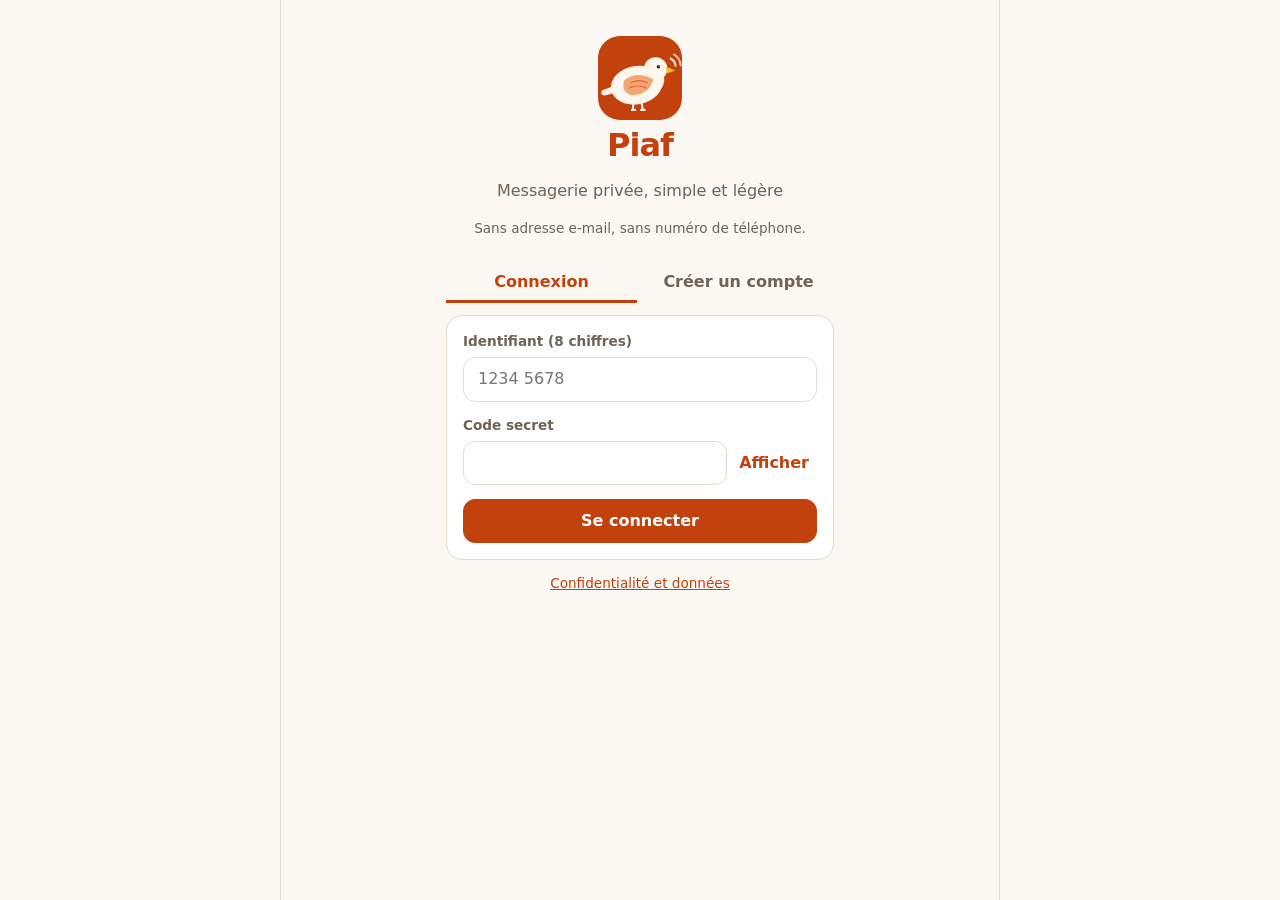
==== index.html @ da74c4b0 "Groupes : schéma 007, interface, fonctions serveur (à appliquer) Co-Authored-By: Claude Sonnet 5.5 <" ====
<!doctype html>
<html lang="fr">
<head>
  <meta charset="utf-8">
  <meta name="viewport" content="width=device-width, initial-scale=1, viewport-fit=cover, interactive-widget=resizes-content">
  <title>Piaf — messagerie privée</title>
  <meta name="description" content="Piaf : messagerie privée simple et légère.">
  <meta name="theme-color" content="#fbf7f2">
  <link rel="manifest" href="manifest.webmanifest">
  <link rel="icon" href="icons/icon.svg" type="image/svg+xml">
  <link rel="apple-touch-icon" href="icons/apple-touch-icon.png">
  <meta name="apple-mobile-web-app-capable" content="yes">
  <meta name="mobile-web-app-capable" content="yes">
  <meta name="apple-mobile-web-app-title" content="Piaf">
  <link rel="stylesheet" href="style.css">
</head>
<body>
  <div id="shell">
    <div id="netbar" class="netbar" role="status" hidden></div>
    <main id="app"><div class="boot"><div class="spinner" role="status" aria-label="Chargement"></div></div></main>
  </div>
  <div id="layers"></div>
  <div id="toasts" aria-live="polite"></div>
  <noscript><p style="padding:24px">Piaf a besoin de JavaScript pour fonctionner.</p></noscript>
  <script src="vendor/supabase.js"></script>
  <script src="config.js"></script>
  <script src="app.js"></script>
  <script src="views-home.js"></script>
  <script src="views-chat.js"></script>
  <script src="views-groups.js"></script>
</body>
</html>
---- style.css ----
/* Piaf — styles. Mobile d'abord. Thème clair/sombre via variables. */
:root {
  --bg: #fbf7f2; --surface: #ffffff; --surface2: #f3ece4; --ink: #1d1712; --muted: #6f6256; --line: #e6dccf;
  --accent: #c2410c; --accent-ink: #ffffff; --accent-soft: #ffe6d3; --mine: #ffe6d3; --theirs: #ffffff;
  --danger: #b42318; --ok: #1f7a4d; --shadow: 0 6px 24px rgba(40, 20, 5, .14);
  --r: 16px; --tap: 44px; --app-h: 100dvh; --app-top: 0px;
  color-scheme: light;
}
@media (prefers-color-scheme: dark) { :root:not([data-theme="light"]) { --bg: #17120e; --surface: #221b15; --surface2: #2b221b; --ink: #f4ece4; --muted: #b3a597; --line: #3a2f26; --accent: #f97316; --accent-ink: #1a0e05; --accent-soft: #4a2410; --mine: #5a2a10; --theirs: #2b221b; --danger: #ff8a7a; --ok: #5bd69a; color-scheme: dark; } }
:root[data-theme="dark"] { --bg: #17120e; --surface: #221b15; --surface2: #2b221b; --ink: #f4ece4; --muted: #b3a597; --line: #3a2f26; --accent: #f97316; --accent-ink: #1a0e05; --accent-soft: #4a2410; --mine: #5a2a10; --theirs: #2b221b; --danger: #ff8a7a; --ok: #5bd69a; color-scheme: dark; }

* { box-sizing: border-box; -webkit-tap-highlight-color: transparent; }
html, body { margin: 0; height: 100%; background: var(--bg); color: var(--ink); overscroll-behavior: none; }
body { position: fixed; inset: 0; overflow: hidden; font: 16px/1.4 system-ui, -apple-system, "Segoe UI", Roboto, sans-serif; }
#shell { position: fixed; left: 0; right: 0; top: var(--app-top); height: var(--app-h); display: flex; flex-direction: column; }
#app { flex: 1; min-height: 0; display: flex; flex-direction: column; }
button, input, textarea { font: inherit; color: inherit; }
button { cursor: pointer; }
a { color: var(--accent); }
h1, h2 { margin: 0; line-height: 1.2; } h2 { font-size: 1.1rem; }
:focus-visible { outline: 3px solid var(--accent); outline-offset: 2px; border-radius: 8px; }
.muted { color: var(--muted); } .small { font-size: .85rem; } .big { font-size: 1.15rem; } .center { text-align: center; } .pad { padding: 12px 16px; }
.ico { display: inline-flex; flex: none; } .ico svg { display: block; }
[hidden] { display: none !important; }

/* écrans */
.screen { flex: 1; min-height: 0; display: flex; flex-direction: column; padding-bottom: env(safe-area-inset-bottom); }
.topbar { display: flex; align-items: center; gap: 4px; min-height: 56px; padding: env(safe-area-inset-top) 8px 0 8px; background: var(--surface); border-bottom: 1px solid var(--line); flex: none; }
.topbar h1 { font-size: 1.15rem; flex: 1; } .logo { font-weight: 800; letter-spacing: -.02em; color: var(--accent); flex: 1; font-size: 1.4rem !important; padding-left: 8px; }
.icon-btn { width: var(--tap); height: var(--tap); border: 0; background: transparent; border-radius: 50%; display: inline-grid; place-items: center; flex: none; }
.icon-btn:active { background: var(--surface2); } .icon-btn.flip svg { transform: scaleX(-1); }
.scroll { flex: 1; overflow-y: auto; -webkit-overflow-scrolling: touch; }
.avatar { overflow: hidden; display: inline-grid; place-items: center; border-radius: 50%; flex: none; font-weight: 700; color: #fff; background: hsl(var(--hue, 20) 45% 42%); }
.avatar.sk { width: 44px; height: 44px; background: var(--surface2); }
.spinner { width: 28px; height: 28px; margin: 24px auto; border: 3px solid var(--line); border-top-color: var(--accent); border-radius: 50%; animation: spin .8s linear infinite; }
@keyframes spin { to { transform: rotate(360deg); } } @media (prefers-reduced-motion: reduce) { .spinner { animation-duration: 3s; } * { scroll-behavior: auto !important; } }
.boot { flex: 1; display: grid; place-content: center; text-align: center; gap: 12px; }
.netbar { background: var(--surface2); color: var(--muted); text-align: center; font-size: .85rem; padding: calc(4px + env(safe-area-inset-top)) 12px 4px; } .netbar.off { background: var(--danger); color: #fff; }

/* boutons et champs */
.btn { min-height: var(--tap); padding: 0 18px; border-radius: 12px; border: 1px solid var(--line); background: var(--surface); display: inline-flex; align-items: center; justify-content: center; gap: 6px; font-weight: 600; }
.btn.primary { background: var(--accent); color: var(--accent-ink); border-color: var(--accent); } .btn.danger { color: var(--danger); border-color: var(--danger); } .btn.primary.danger { background: var(--danger); color: #fff; }
.btn.block { width: 100%; } .btn.small { min-height: 36px; padding: 0 12px; } .btn:disabled { opacity: .55; }
.link-btn { border: 0; background: none; color: var(--accent); font-weight: 600; padding: 8px; min-height: 36px; }
.field { display: grid; gap: 6px; margin-bottom: 14px; } .field > span { font-size: .85rem; color: var(--muted); font-weight: 600; }
input[type=text], input[type=password], input[type=search], input:not([type]), textarea { width: 100%; min-height: var(--tap); padding: 10px 14px; border-radius: 12px; border: 1px solid var(--line); background: var(--surface); }
.secret-row { display: flex; align-items: center; gap: 4px; } .secret-row input { flex: 1; }
.form-error { color: var(--danger); margin: 8px 0; } .notice { background: var(--accent-soft); border-radius: 12px; padding: 10px 12px; font-size: .9rem; }
.card { background: var(--surface); border: 1px solid var(--line); border-radius: var(--r); padding: 16px; margin: 12px; }
.card h2 { margin-bottom: 10px; }
.tabs { display: flex; gap: 6px; padding: 8px 12px 0; flex: none; } .tab { flex: 1; min-height: 40px; border: 0; background: transparent; border-bottom: 3px solid transparent; font-weight: 600; color: var(--muted); } .tab.on { color: var(--accent); border-color: var(--accent); }
.badge { display: inline-block; min-width: 20px; padding: 1px 6px; margin-left: 6px; border-radius: 10px; background: var(--accent); color: var(--accent-ink); font-size: .75rem; font-weight: 700; text-align: center; }
.segmented { display: flex; background: var(--surface2); border-radius: 12px; padding: 3px; } .segmented button { flex: 1; min-height: 38px; border: 0; background: transparent; border-radius: 9px; font-weight: 600; color: var(--muted); } .segmented button.on { background: var(--surface); color: var(--ink); box-shadow: 0 1px 3px rgba(0,0,0,.12); }
.switch { width: 52px; height: 30px; border-radius: 15px; border: 0; background: var(--line); position: relative; flex: none; } .switch span { position: absolute; top: 3px; left: 3px; width: 24px; height: 24px; border-radius: 50%; background: #fff; transition: transform .15s; } .switch.on { background: var(--accent); } .switch.on span { transform: translateX(22px); }
.row { display: flex; align-items: center; justify-content: space-between; gap: 12px; padding: 8px 0; } .row-text { display: grid; gap: 2px; min-width: 0; }
.btn-row { display: flex; flex-wrap: wrap; gap: 8px; margin-top: 12px; } .profile-head { display: flex; align-items: center; gap: 14px; }
.settings-body { flex: 1; overflow-y: auto; padding-bottom: 24px; }

/* connexion */
.auth { overflow-y: auto; } .auth-inner { max-width: 420px; width: 100%; margin: 0 auto; padding: 24px 4px; }
.brand { text-align: center; padding: 12px; } .brand h1 { font-size: 2rem; color: var(--accent); letter-spacing: -.03em; } .brand-mark { display: inline-grid; place-items: center; width: 56px; height: 56px; border-radius: 16px; background: var(--accent); color: var(--accent-ink); margin-bottom: 6px; }
.brand-img { width: 84px; height: 84px; border-radius: 22px; display: block; margin: 0 auto 6px; }
.auth .tabs { padding: 0 12px; } .created { text-align: center; } .big-id { font-size: 2.2rem; font-weight: 800; letter-spacing: .08em; margin: 14px 0; color: var(--accent); font-variant-numeric: tabular-nums; }
.created .btn { margin-top: 10px; }

/* accueil */
.searchbar { display: flex; align-items: center; gap: 8px; margin: 8px 12px; padding: 0 12px; background: var(--surface2); border-radius: 12px; flex: none; } .searchbar input { border: 0; background: transparent; padding-left: 0; }
.conv-list, .results { flex: 1; overflow-y: auto; -webkit-overflow-scrolling: touch; padding-bottom: 96px; }
.conv { display: flex; align-items: center; border-bottom: 1px solid var(--line); } .conv.unread .conv-name, .conv.unread .conv-prev { font-weight: 700; color: var(--ink); }
.conv-open { flex: 1; min-width: 0; display: flex; align-items: center; gap: 12px; padding: 10px 4px 10px 14px; border: 0; background: transparent; text-align: left; min-height: 68px; width: 100%; }
.conv-main { flex: 1; min-width: 0; display: grid; gap: 2px; } .conv-top, .conv-bot { display: flex; align-items: center; gap: 6px; justify-content: space-between; }
.conv-name { font-weight: 600; overflow: hidden; text-overflow: ellipsis; white-space: nowrap; } .conv-time { font-size: .78rem; color: var(--muted); flex: none; }
.conv-prev { color: var(--muted); overflow: hidden; text-overflow: ellipsis; white-space: nowrap; flex: 1; font-size: .92rem; } .conv-bot .ico { color: var(--muted); }
.skeleton { padding: 12px 14px; gap: 12px; } .sk-line { display: block; height: 12px; border-radius: 6px; background: var(--surface2); } .w60 { width: 60%; } .w90 { width: 90%; margin-top: 8px; }
.empty { text-align: center; padding: 48px 24px; display: grid; gap: 10px; justify-items: center; color: var(--muted); } .empty h2 { color: var(--ink); } .empty.small { padding: 24px; }
.fab { position: absolute; right: 18px; bottom: calc(18px + env(safe-area-inset-bottom)); width: 58px; height: 58px; border-radius: 18px; border: 0; background: var(--accent); color: var(--accent-ink); display: grid; place-items: center; box-shadow: var(--shadow); }
.home { position: relative; } .result { border-bottom: 1px solid var(--line); } .me-id { display: flex; align-items: center; gap: 10px; justify-content: center; padding: 12px; border-top: 1px solid var(--line); flex: none; }

/* conversation */
.chat-top { gap: 0; } .chat-title { flex: 1; min-width: 0; display: flex; align-items: center; gap: 10px; border: 0; background: transparent; text-align: left; min-height: var(--tap); }
.chat-title-text { display: grid; min-width: 0; } .chat-title-text strong { overflow: hidden; text-overflow: ellipsis; white-space: nowrap; }
.msgs-wrap { position: relative; flex: 1; min-height: 0; display: flex; } .msgs { flex: 1; overflow-y: auto; -webkit-overflow-scrolling: touch; overflow-anchor: none; padding: 8px 10px 12px; background: var(--bg); }
.msg-list { display: flex; flex-direction: column; } .day { text-align: center; margin: 14px 0 6px; font-size: .78rem; color: var(--muted); } .day span { background: var(--surface2); padding: 3px 10px; border-radius: 10px; }
.msg { display: flex; flex-direction: column; align-items: flex-start; margin-top: 2px; max-width: 100%; } .msg.mine { align-items: flex-end; } .msg.gap { margin-top: 10px; }
.bubble { max-width: min(84%, 520px); background: var(--theirs); border: 1px solid var(--line); border-radius: 6px 16px 16px 6px; padding: 7px 11px 5px; overflow-wrap: anywhere; user-select: text; cursor: pointer; }
.bubble.first { border-top-left-radius: 16px; } .bubble.last { border-bottom-left-radius: 16px; }
.bubble.mine { background: var(--mine); border-color: transparent; border-radius: 16px 6px 6px 16px; } .bubble.mine.first { border-top-right-radius: 16px; } .bubble.mine.last { border-bottom-right-radius: 16px; }
.text { white-space: pre-wrap; } .text.tomb { color: var(--muted); font-style: italic; } .fwd { font-size: .78rem; color: var(--muted); display: flex; align-items: center; gap: 4px; margin-bottom: 2px; }
.quote { display: grid; width: 100%; text-align: left; border: 0; border-left: 3px solid var(--accent); background: rgba(0,0,0,.05); border-radius: 6px; padding: 4px 8px; margin-bottom: 4px; font-size: .85rem; } .quote strong { color: var(--accent); } .quote span { color: var(--muted); overflow: hidden; text-overflow: ellipsis; white-space: nowrap; }
.meta { display: flex; align-items: center; justify-content: flex-end; gap: 5px; font-size: .7rem; color: var(--muted); margin-top: 1px; } .cap { font-size: .75rem; color: var(--muted); margin-top: 3px; }
.st { display: inline-flex; } .st.read { color: #2a8bd6; } .st.fail { color: var(--danger); }
.reacts { display: flex; gap: 4px; margin: -4px 8px 0; position: relative; z-index: 1; } .chip { border: 1px solid var(--line); background: var(--surface); border-radius: 12px; padding: 1px 7px; font-size: .85rem; min-height: 26px; } .chip.mine { background: var(--accent-soft); border-color: var(--accent); }
.media-box { display: grid; place-items: center; position: relative; width: min(64vw, 280px); aspect-ratio: 1; border: 0; padding: 0; background: var(--surface2); border-radius: 10px; overflow: hidden; color: var(--muted); } .media-box img, .media-box video { width: 100%; height: 100%; object-fit: cover; } .media-box .play { position: absolute; width: 52px; height: 52px; border-radius: 50%; background: rgba(0,0,0,.55); color: #fff; display: grid; place-items: center; }
.pill { position: absolute; left: 50%; bottom: 10px; transform: translateX(-50%); border: 0; background: var(--accent); color: var(--accent-ink); border-radius: 18px; padding: 8px 14px; box-shadow: var(--shadow); display: flex; align-items: center; gap: 4px; font-weight: 600; }
.pinbar { display: flex; align-items: center; gap: 8px; padding: 6px 12px; background: var(--accent-soft); flex: none; } .pin-text { flex: 1; min-width: 0; border: 0; background: transparent; text-align: left; display: grid; font-size: .85rem; } .pin-text span { overflow: hidden; text-overflow: ellipsis; white-space: nowrap; }
.flash .bubble { animation: flash 1.5s; } @keyframes flash { 0%, 60% { box-shadow: 0 0 0 4px var(--accent); } 100% { box-shadow: 0 0 0 0 transparent; } }
.searchpanel { position: absolute; inset: calc(56px + env(safe-area-inset-top)) 0 0 0; background: var(--bg); z-index: 5; display: flex; flex-direction: column; } .hit { display: grid; gap: 2px; width: 100%; padding: 12px 16px; border: 0; border-bottom: 1px solid var(--line); background: transparent; text-align: left; }
.chat { position: relative; }

/* compositeur */
.composer { flex: none; background: var(--surface); border-top: 1px solid var(--line); } .composer-row { display: flex; align-items: flex-end; gap: 4px; padding: 6px 8px; } .composer textarea { resize: none; max-height: 140px; min-height: var(--tap); padding-top: 11px; line-height: 1.3; }
.send { width: var(--tap); height: var(--tap); border-radius: 50%; border: 0; background: var(--accent); color: var(--accent-ink); display: grid; place-items: center; flex: none; } .send:disabled { opacity: .45; }
.replybar { display: flex; align-items: center; gap: 8px; padding: 6px 12px; border-bottom: 1px solid var(--line); background: var(--surface2); } .rb-text { flex: 1; min-width: 0; display: grid; font-size: .85rem; } .rb-text span { color: var(--muted); overflow: hidden; text-overflow: ellipsis; white-space: nowrap; }
.tray { padding: 8px 12px; border-bottom: 1px solid var(--line); } .tray-items { display: flex; gap: 8px; overflow-x: auto; padding-bottom: 6px; } .tray-item { position: relative; flex: none; width: 72px; height: 72px; border-radius: 10px; overflow: hidden; background: var(--surface2); display: grid; place-items: center; } .tray-item img { width: 100%; height: 100%; object-fit: cover; }
.tray-sz { position: absolute; left: 3px; bottom: 3px; font-size: .65rem; background: rgba(0,0,0,.6); color: #fff; border-radius: 6px; padding: 0 4px; } .tray-x { position: absolute; top: 2px; right: 2px; width: 26px; height: 26px; border-radius: 50%; border: 0; background: rgba(0,0,0,.6); color: #fff; display: grid; place-items: center; }
.tray-foot { display: flex; align-items: center; justify-content: space-between; gap: 8px; }
.uploads { padding: 6px 12px; display: grid; gap: 6px; border-bottom: 1px solid var(--line); } .upload { display: flex; align-items: center; gap: 8px; } .up-main { flex: 1; min-width: 0; display: grid; gap: 4px; } .up-name { overflow: hidden; text-overflow: ellipsis; white-space: nowrap; font-size: .85rem; }
.bar { display: block; height: 6px; border-radius: 3px; background: var(--surface2); overflow: hidden; } .bar > i { display: block; height: 100%; background: var(--accent); transition: width .15s; } .bar.big { height: 10px; border-radius: 5px; } .bar.warn > i { background: var(--danger); }
.composer.blocked textarea { opacity: .6; }

/* calques : feuilles, dialogues, visionneuse */
#layers { position: fixed; inset: 0; z-index: 50; pointer-events: none; } .layer { position: fixed; inset: 0; display: flex; align-items: flex-end; justify-content: center; pointer-events: auto; } .backdrop { position: absolute; inset: 0; background: rgba(20, 10, 3, .5); }
.sheet, .modal { position: relative; background: var(--surface); width: 100%; max-width: 560px; max-height: 88%; overflow-y: auto; box-shadow: var(--shadow); }
.sheet { border-radius: 20px 20px 0 0; padding: 8px 8px calc(12px + env(safe-area-inset-bottom)); } .sheet-grip { width: 40px; height: 4px; border-radius: 2px; background: var(--line); margin: 4px auto 10px; } .sheet-title { text-align: center; font-weight: 700; padding: 0 12px 8px; }
.sheet-item { display: flex; align-items: center; gap: 14px; width: 100%; min-height: 52px; padding: 0 16px; border: 0; background: transparent; border-radius: 12px; text-align: left; } .sheet-item:active { background: var(--surface2); } .sheet-item.danger { color: var(--danger); } .sheet-item:disabled { opacity: .5; } .sheet-list hr { border: 0; border-top: 1px solid var(--line); margin: 4px 8px; }
.react-row { display: flex; justify-content: space-around; padding: 6px 4px 10px; } .react-row button { font-size: 1.6rem; width: 48px; height: 48px; border-radius: 50%; border: 0; background: var(--surface2); }
.profile-card { display: grid; justify-items: center; gap: 4px; padding: 8px 12px 12px; }
.modal { align-self: center; margin: 16px; border-radius: 20px; padding: 20px; width: calc(100% - 32px); } .modal h2 { margin-bottom: 10px; } .modal-body p { margin: 0 0 10px; } .modal-actions { display: flex; justify-content: flex-end; gap: 8px; margin-top: 14px; } .err-list { padding-left: 18px; margin: 0; }
.viewer { position: relative; width: 100%; height: 100%; background: #000; color: #fff; display: flex; flex-direction: column; } .viewer-bar { display: flex; align-items: center; gap: 4px; padding: env(safe-area-inset-top) 6px 0; min-height: 56px; } .viewer-bar .icon-btn { color: #fff; } .viewer-info { flex: 1; min-width: 0; display: grid; font-size: .85rem; } .viewer-info strong { overflow: hidden; text-overflow: ellipsis; white-space: nowrap; } .viewer-info span { opacity: .75; }
.viewer-stage { flex: 1; min-height: 0; display: grid; place-items: center; } .viewer-stage img, .viewer-stage video { max-width: 100%; max-height: 100%; object-fit: contain; } .viewer-err { opacity: .8; }
.viewer-nav { position: absolute; left: 0; right: 0; top: 50%; display: flex; justify-content: space-between; padding: 0 6px; pointer-events: none; } .viewer-nav .icon-btn { pointer-events: auto; color: #fff; background: rgba(0,0,0,.4); }
#toasts { position: fixed; left: 0; right: 0; bottom: calc(86px + env(safe-area-inset-bottom)); display: grid; justify-items: center; gap: 8px; z-index: 80; pointer-events: none; padding: 0 16px; } .toast { background: #2b2118; color: #fff; padding: 10px 16px; border-radius: 12px; max-width: 520px; box-shadow: var(--shadow); font-size: .92rem; } .toast.error { background: var(--danger); color: #fff; }

/* galerie */
.usage { margin-bottom: 6px; } .usage-top { display: flex; justify-content: space-between; gap: 8px; margin-bottom: 8px; flex-wrap: wrap; } .filters { padding: 0 12px; display: grid; gap: 0; }
.grid { display: grid; grid-template-columns: repeat(3, 1fr); gap: 3px; padding: 6px 12px; } .tile { position: relative; aspect-ratio: 1; border: 0; padding: 0; background: var(--surface2); border-radius: 6px; overflow: hidden; } .tile img, .tile video { width: 100%; height: 100%; object-fit: cover; }
.tile-sz { position: absolute; right: 3px; bottom: 3px; font-size: .68rem; background: rgba(0,0,0,.65); color: #fff; border-radius: 6px; padding: 1px 5px; display: inline-flex; align-items: center; gap: 2px; } .grid .empty { grid-column: 1 / -1; }
@media (min-width: 720px) { #shell { max-width: 720px; margin: 0 auto; border-left: 1px solid var(--line); border-right: 1px solid var(--line); } .grid { grid-template-columns: repeat(4, 1fr); } .layer { align-items: center; } .sheet { border-radius: 20px; } }

.avatar img { width: 100%; height: 100%; object-fit: cover; display: block; }
.avatar-edit { position: relative; border: 0; background: none; padding: 0; cursor: pointer; border-radius: 50%; }
.avatar-badge { position: absolute; right: -2px; bottom: -2px; width: 24px; height: 24px; border-radius: 50%; display: grid; place-items: center; background: var(--accent, #c2410c); color: #fff; border: 2px solid var(--bg, #fff); }

/* groupes */
.group-new { margin: 0 12px 8px; align-self: flex-start; }
.pick-list { padding-bottom: 8px; } .pick-h { margin: 12px 16px 4px; font-size: .8rem; text-transform: uppercase; letter-spacing: .04em; color: var(--muted); }
.pick { display: flex; align-items: center; gap: 12px; width: 100%; padding: 8px 16px; border: 0; background: transparent; text-align: left; min-height: 60px; }
.pick:active { background: var(--surface2); } .pick .check { width: 24px; height: 24px; border-radius: 50%; border: 2px solid var(--line); display: grid; place-items: center; flex: none; }
.pick.on .check { background: var(--accent); border-color: var(--accent); color: var(--accent-ink); }
.pick-count { padding-top: 0; padding-bottom: 4px; } .pick-foot { padding: 10px 16px; border-top: 1px solid var(--line); background: var(--surface); } .pick-foot .btn { width: 100%; }
.group-head { display: flex; flex-direction: column; align-items: center; gap: 8px; text-align: center; }
.members { display: flex; flex-direction: column; } .member { display: flex; align-items: center; gap: 12px; width: 100%; padding: 8px 0; border: 0; background: transparent; text-align: left; min-height: 56px; }
.member:disabled { opacity: 1; cursor: default; } .badge.soft { background: var(--accent-soft); color: var(--accent); }
.sysmsg { text-align: center; margin: 10px 24px; } .sysmsg span { display: inline-block; background: var(--surface2); color: var(--muted); font-size: .8rem; padding: 4px 12px; border-radius: 12px; }
.sender { font-size: .8rem; font-weight: 700; margin-bottom: 2px; }
.st.part { gap: 2px; align-items: center; } .st.part small { font-size: .7rem; }
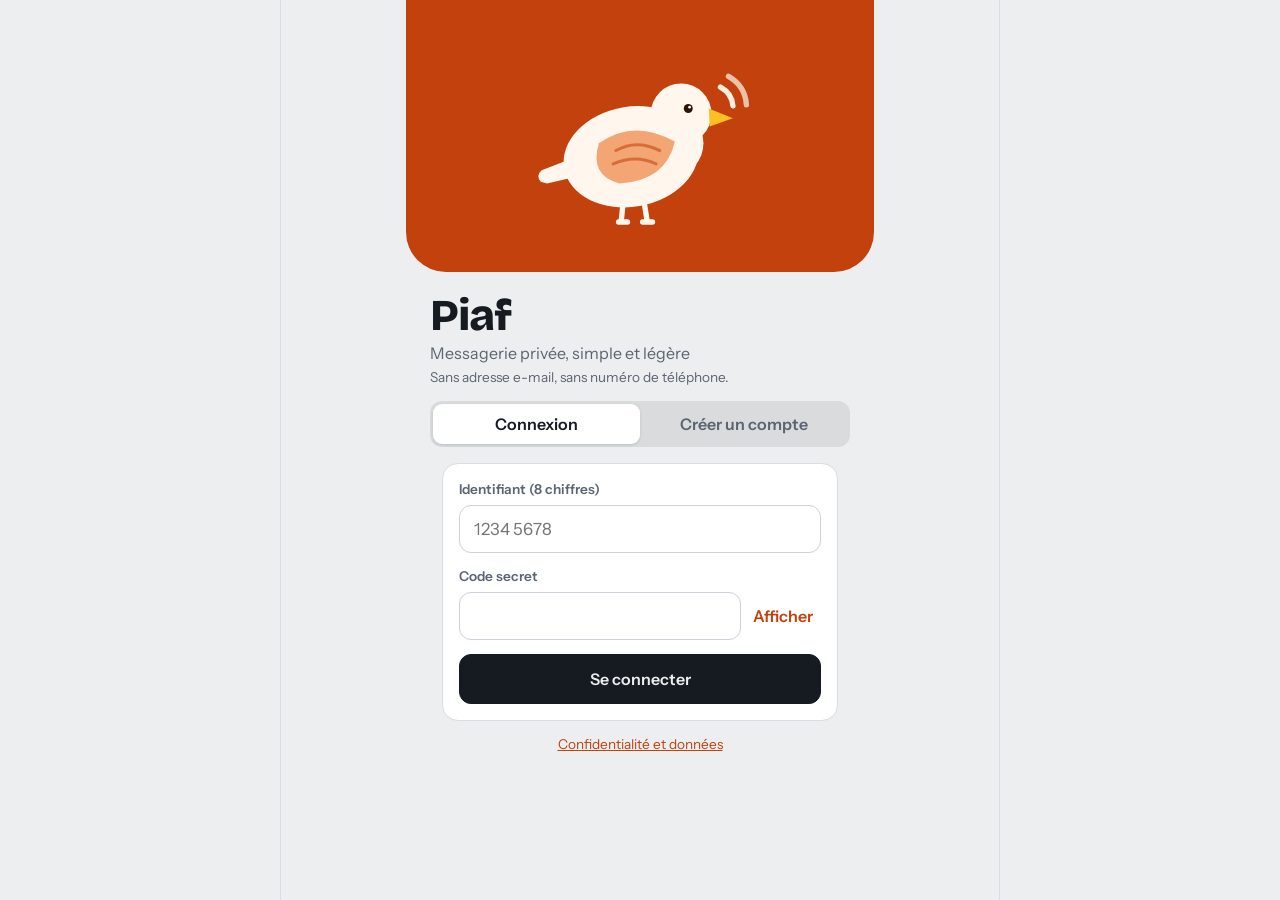
==== commit b05b2f5a: "Nouveau look : cendre, bleu nuit, orange du moineau - palette claire/sombre revue, bulles à queue (l" ====
--- a/index.html
+++ b/index.html
@@ -5,13 +5,15 @@
   <meta name="viewport" content="width=device-width, initial-scale=1, viewport-fit=cover, interactive-widget=resizes-content">
   <title>Piaf — messagerie privée</title>
   <meta name="description" content="Piaf : messagerie privée simple et légère.">
-  <meta name="theme-color" content="#fbf7f2">
+  <meta name="theme-color" content="#eceeef">
   <link rel="manifest" href="manifest.webmanifest">
   <link rel="icon" href="icons/icon.svg" type="image/svg+xml">
   <link rel="apple-touch-icon" href="icons/apple-touch-icon.png">
   <meta name="apple-mobile-web-app-capable" content="yes">
   <meta name="mobile-web-app-capable" content="yes">
   <meta name="apple-mobile-web-app-title" content="Piaf">
+  <link rel="preload" href="fonts/bricolage-grotesque-latin-wght-normal.woff2" as="font" type="font/woff2" crossorigin>
+  <link rel="preload" href="fonts/instrument-sans-latin-wght-normal.woff2" as="font" type="font/woff2" crossorigin>
   <link rel="stylesheet" href="style.css">
 </head>
 <body>
@@ -28,5 +30,12 @@
   <script src="views-home.js"></script>
   <script src="views-chat.js"></script>
   <script src="views-groups.js"></script>
+  <script src="views-extras.js"></script>
+  <script src="assistant-calendar.js"></script>
+  <script src="assistant-watch.js"></script>
+  <script src="assistant-actions-kb.js"></script>
+  <script src="assistant-kb.js"></script>
+  <script src="assistant.js"></script>
+  <script src="assistant-actions.js"></script>
 </body>
 </html>
--- a/style.css
+++ b/style.css
@@ -1,13 +1,18 @@
-/* Piaf — styles. Mobile d'abord. Thème clair/sombre via variables. */
+/* Piaf — styles. Mobile d'abord. Thème clair/sombre via variables.
+   Nouveau look : gris cendré, bleu nuit, orange du moineau ; Bricolage Grotesque (titres) et Instrument Sans (texte), servies depuis /fonts. */
+@font-face { font-family: 'Bricolage Grotesque'; src: url(fonts/bricolage-grotesque-latin-wght-normal.woff2) format('woff2'); font-weight: 200 800; font-style: normal; font-display: swap; }
+@font-face { font-family: 'Instrument Sans'; src: url(fonts/instrument-sans-latin-wght-normal.woff2) format('woff2'); font-weight: 400 700; font-style: normal; font-display: swap; }
 :root {
-  --bg: #fbf7f2; --surface: #ffffff; --surface2: #f3ece4; --ink: #1d1712; --muted: #6f6256; --line: #e6dccf;
-  --accent: #c2410c; --accent-ink: #ffffff; --accent-soft: #ffe6d3; --mine: #ffe6d3; --theirs: #ffffff;
-  --danger: #b42318; --ok: #1f7a4d; --shadow: 0 6px 24px rgba(40, 20, 5, .14);
+  --bg: #eceeef; --surface: #ffffff; --surface2: #f1f3f5; --ink: #161a21; --muted: #5b6472; --line: #d9dde2; --line-strong: #cbd1d8;
+  --accent: #c2410c; --accent-ink: #ffffff; --accent-soft: #fce9dc; --mine: #1e2a3b; --theirs: #ffffff;
+  --danger: #b42318; --ok: #1f7a4d; --shadow: 0 8px 28px rgba(22, 26, 33, .16);
   --r: 16px; --tap: 44px; --app-h: 100dvh; --app-top: 0px;
+  --display: 'Bricolage Grotesque', 'Instrument Sans', system-ui, -apple-system, 'Segoe UI', sans-serif;
+  --text: 'Instrument Sans', system-ui, -apple-system, 'Segoe UI', Roboto, sans-serif;
   color-scheme: light;
 }
-@media (prefers-color-scheme: dark) { :root:not([data-theme="light"]) { --bg: #17120e; --surface: #221b15; --surface2: #2b221b; --ink: #f4ece4; --muted: #b3a597; --line: #3a2f26; --accent: #f97316; --accent-ink: #1a0e05; --accent-soft: #4a2410; --mine: #5a2a10; --theirs: #2b221b; --danger: #ff8a7a; --ok: #5bd69a; color-scheme: dark; } }
-:root[data-theme="dark"] { --bg: #17120e; --surface: #221b15; --surface2: #2b221b; --ink: #f4ece4; --muted: #b3a597; --line: #3a2f26; --accent: #f97316; --accent-ink: #1a0e05; --accent-soft: #4a2410; --mine: #5a2a10; --theirs: #2b221b; --danger: #ff8a7a; --ok: #5bd69a; color-scheme: dark; }
+@media (prefers-color-scheme: dark) { :root:not([data-theme="light"]) { --bg: #17120e; --surface: #221b15; --surface2: #2b221b; --ink: #f4ece4; --muted: #b3a597; --line: #3a2f26; --line-strong: #4a3c30; --accent: #f97316; --accent-ink: #1a0e05; --accent-soft: #4a2410; --mine: #5a2a10; --theirs: #2b221b; --danger: #ff8a7a; --ok: #5bd69a; color-scheme: dark; } }
+:root[data-theme="dark"] { --bg: #17120e; --surface: #221b15; --surface2: #2b221b; --ink: #f4ece4; --muted: #b3a597; --line: #3a2f26; --line-strong: #4a3c30; --accent: #f97316; --accent-ink: #1a0e05; --accent-soft: #4a2410; --mine: #5a2a10; --theirs: #2b221b; --danger: #ff8a7a; --ok: #5bd69a; color-scheme: dark; }
 
 * { box-sizing: border-box; -webkit-tap-highlight-color: transparent; }
 html, body { margin: 0; height: 100%; background: var(--bg); color: var(--ink); overscroll-behavior: none; }
@@ -68,7 +73,7 @@
 .conv-list, .results { flex: 1; overflow-y: auto; -webkit-overflow-scrolling: touch; padding-bottom: 96px; }
 .conv { display: flex; align-items: center; border-bottom: 1px solid var(--line); } .conv.unread .conv-name, .conv.unread .conv-prev { font-weight: 700; color: var(--ink); }
 .conv-open { flex: 1; min-width: 0; display: flex; align-items: center; gap: 12px; padding: 10px 4px 10px 14px; border: 0; background: transparent; text-align: left; min-height: 68px; width: 100%; }
-.conv-main { flex: 1; min-width: 0; display: grid; gap: 2px; } .conv-top, .conv-bot { display: flex; align-items: center; gap: 6px; justify-content: space-between; }
+.conv-main { flex: 1; min-width: 0; display: grid; grid-template-columns: minmax(0, 1fr); gap: 2px; } .conv-top, .conv-bot { display: flex; align-items: center; gap: 6px; justify-content: space-between; }
 .conv-name { font-weight: 600; overflow: hidden; text-overflow: ellipsis; white-space: nowrap; } .conv-time { font-size: .78rem; color: var(--muted); flex: none; }
 .conv-prev { color: var(--muted); overflow: hidden; text-overflow: ellipsis; white-space: nowrap; flex: 1; font-size: .92rem; } .conv-bot .ico { color: var(--muted); }
 .skeleton { padding: 12px 14px; gap: 12px; } .sk-line { display: block; height: 12px; border-radius: 6px; background: var(--surface2); } .w60 { width: 60%; } .w90 { width: 90%; margin-top: 8px; }
@@ -144,3 +149,178 @@
 .sysmsg { text-align: center; margin: 10px 24px; } .sysmsg span { display: inline-block; background: var(--surface2); color: var(--muted); font-size: .8rem; padding: 4px 12px; border-radius: 12px; }
 .sender { font-size: .8rem; font-weight: 700; margin-bottom: 2px; }
 .st.part { gap: 2px; align-items: center; } .st.part small { font-size: .7rem; }
+
+/* Talk2Piaf dans la liste et dans sa discussion */
+.avatar.t2p { background: #2a1710; } .avatar.t2a { background: #251d63; } .conv-name .tag { display: inline-block; margin-left: 7px; padding: 1px 7px; border-radius: 8px; background: var(--accent-soft); color: var(--accent); font-size: .68rem; font-weight: 700; vertical-align: 1px; letter-spacing: .01em; }
+.t2p-extras { display: grid; gap: 6px; margin: 5px 0 2px 2px; max-width: min(92%, 560px); } .t2p-acts, .t2p-links, .t2p-chips { display: flex; flex-wrap: wrap; gap: 6px; }
+.t2p-act { min-height: 40px; padding: 0 15px; border-radius: 6px; border: 0; background: var(--accent); color: var(--accent-ink); font: inherit; font-weight: 600; font-size: .92rem; text-align: left; cursor: pointer; } .t2p-act:disabled { opacity: .6; cursor: default; } .t2p-act.done { background: var(--ok); color: #fff; opacity: 1; } .t2p-act.done::before { content: '✓ '; }
+.t2p-link { display: inline-flex; align-items: center; min-height: 38px; padding: 0 13px; border-radius: 6px; border: 1px solid var(--accent); color: var(--accent); text-decoration: none; font-weight: 600; font-size: .9rem; } .t2p-link::after { content: '↗'; margin-left: 6px; }
+.t2p-chip { min-height: 36px; padding: 0 13px; border-radius: 6px; border: 1px solid var(--line); background: var(--surface); color: var(--ink); font: inherit; font-size: .88rem; text-align: left; cursor: pointer; } .t2p-chip:hover { background: var(--accent-soft); }
+.t2p-typing { display: inline-flex; gap: 4px; padding: 6px 2px; color: var(--muted); } .t2p-typing i { width: 7px; height: 7px; border-radius: 50%; background: currentColor; animation: t2pDot 1s infinite; } .t2p-typing i:nth-child(2) { animation-delay: .14s; } .t2p-typing i:nth-child(3) { animation-delay: .28s; } @keyframes t2pDot { 0%, 70%, 100% { opacity: .25; transform: translateY(0); } 35% { opacity: 1; transform: translateY(-2px); } }
+.t2p-welcome { display: grid; justify-items: center; gap: 4px; text-align: center; padding: 18px 12px 4px; color: var(--muted); } .t2p-welcome img { width: 84px; height: 84px; border-radius: 50%; box-shadow: var(--shadow); }
+/* groupes : photo carrée ; cadrage de la photo */
+.avatar.sq { border-radius: 16%; } .avatar-edit.sq { border-radius: 16%; } .avatar-edit.sq .avatar-badge { right: -6px; bottom: -6px; }
+.crop-wrap { display: flex; justify-content: center; padding: 4px 0 10px; }
+.crop-cv { display: block; background: var(--surface2); touch-action: none; cursor: grab; box-shadow: 0 0 0 3px var(--accent, #c2410c); }
+.crop-cv.round { border-radius: 50%; } .crop-cv.sq { border-radius: 16%; }
+.crop-zoom-row { display: flex; align-items: center; gap: 12px; margin: 4px 4px 8px; } .crop-zoom { flex: 1; min-height: 36px; accent-color: var(--accent, #c2410c); }
+
+/* mentions et réponses locales de Talk2Piaf */
+.mention { font-weight: 700; border-radius: 5px; padding: 0 2px; background: color-mix(in srgb, currentColor 13%, transparent); } .mention.me { background: color-mix(in srgb, var(--accent, #c2410c) 28%, transparent); } .mention.t2p { color: var(--accent, #c2410c); }
+.mention-pop { display: flex; flex-direction: column; max-height: 232px; overflow-y: auto; padding: 4px 6px; border-bottom: 1px solid var(--line); background: var(--surface); }
+.mention-item { display: flex; align-items: center; gap: 10px; min-height: 44px; padding: 0 8px; border: 0; background: transparent; border-radius: 10px; text-align: left; color: inherit; } .mention-item.on, .mention-item:active { background: var(--surface2); }
+.mention-name { font-weight: 600; flex: 1; overflow: hidden; text-overflow: ellipsis; white-space: nowrap; }
+.t2p-name { color: var(--accent, #c2410c); }
+/* Talk2Piaf dans une discussion : demande et réponse locales, style à part (pointillés), effaçables */
+.bubble.t2p-bubble { border-style: dashed; border-width: 1.5px; border-color: color-mix(in srgb, var(--accent) 55%, var(--line)); background: color-mix(in srgb, var(--accent) 6%, var(--surface)); color: var(--ink); }
+.bubble.t2p-ask { border-radius: 16px 6px 16px 16px; background: transparent; } .bubble.t2p-say { border-radius: 6px 16px 16px 16px; }
+.bubble.t2p-bubble .sender { display: flex; align-items: center; gap: 6px; } .bubble.t2p-bubble .sender .avatar { margin: 0; }
+.t2p-extras.mine { margin: 5px 2px 2px auto; justify-content: flex-end; } .t2p-extras.mine .t2p-acts, .t2p-extras.mine .t2p-links { justify-content: flex-end; }
+.t2p-act.done { opacity: .5; }
+/* aperçus modifiables de Talk2Piaf Actions */
+.t2pa-edit { max-height: min(62vh, 560px); overflow-y: auto; padding: 2px 2px 0; } .t2pa-edit .field { margin-bottom: 12px; } .t2pa-edit textarea { width: 100%; padding: 10px 12px; border-radius: 8px; border: 1px solid var(--line); background: var(--surface); color: inherit; resize: vertical; }
+.t2pa-edit input[type=text], .t2pa-edit input[type=datetime-local] { width: 100%; min-height: var(--tap); padding: 0 12px; border-radius: 8px; border: 1px solid var(--line); background: var(--surface); color: inherit; font: inherit; }
+.t2pa-edit select { margin-top: 0; } .t2pa-lbl { font-size: .85rem; color: var(--muted); font-weight: 600; }
+.t2pa-rows { display: grid; gap: 8px; } .t2pa-row { display: flex; gap: 6px; align-items: center; } .t2pa-row input { flex: 1; min-width: 0; }
+.t2pa-x { flex: none; width: 40px; min-height: 40px; border-radius: 8px; border: 1px solid var(--line); background: var(--surface); color: var(--muted); font: inherit; cursor: pointer; }
+.modal-actions { flex-wrap: wrap; }
+
+.conv-top > *, .conv-bot > * { min-width: 0; } .conv-prev { display: block; min-width: 0; }
+
+/* ---- mentions : nom coloré sans « @ », signal fort pour la personne mentionnée, suivi de lecture pour l'expéditeur ---- */
+.mention { padding: 0 3px; }
+.bubble.mentioned-me { border-color: var(--accent); box-shadow: inset 4px 0 0 var(--accent); background: color-mix(in srgb, var(--accent) 10%, var(--theirs)); }
+.mention-flag { display: flex; align-items: center; gap: 4px; font-size: .78rem; font-weight: 700; color: var(--accent); margin-bottom: 2px; }
+.mention-seen { display: flex; flex-wrap: wrap; align-items: center; gap: 2px 10px; margin-top: 3px; font-size: .76rem; color: var(--muted); }
+.mention-seen .ms.ok { color: var(--ok); font-weight: 600; }
+.badge.at { background: var(--accent-soft); color: var(--accent); min-width: 22px; }
+
+/* ---- sélection multiple ---- */
+.bubble { -webkit-touch-callout: none; -webkit-user-select: none; user-select: none; }
+.selbar { gap: 4px; } .selbar .sel-count { flex: 1; font-size: 1.05rem; }
+.icon-btn:disabled { opacity: .35; }
+.bubble.selected { outline: 2px solid var(--accent); outline-offset: 1px; }
+
+/* ---- assistant public, formulaires, sondages, listes, audio ---- */
+.bubble.assistant { border-color: color-mix(in srgb, var(--accent) 45%, var(--line)); }
+.form-stack { display: grid; gap: 4px; } .chk-group { display: grid; gap: 8px; margin: 6px 0 12px; }
+.chk { display: flex; align-items: flex-start; gap: 10px; min-height: 36px; } .chk input { width: 22px; height: 22px; margin: 1px 0 0; accent-color: var(--accent); flex: none; } .chk small { display: block; }
+.opt-list { display: grid; gap: 8px; margin-bottom: 8px; } .opt-row { display: flex; align-items: center; gap: 4px; } .opt-row input { flex: 1; }
+input[type=datetime-local] { width: 100%; min-height: var(--tap); padding: 8px 12px; border-radius: 12px; border: 1px solid var(--line); background: var(--surface); }
+.form-error { color: var(--danger); } textarea { font: inherit; }
+.poll, .todo { display: grid; gap: 6px; width: min(68vw, 290px); max-width: 100%; padding: 2px 0; }
+.poll-q, .todo-head { display: flex; align-items: center; gap: 8px; } .todo-head strong, .poll-q strong { flex: 1; } .poll-tags { margin-top: -2px; }
+.poll-opt { position: relative; display: flex; align-items: center; gap: 8px; width: 100%; min-height: 44px; padding: 6px 10px; border: 1px solid var(--line); border-radius: 10px; background: var(--surface); text-align: left; overflow: hidden; }
+.poll-opt.on { border-color: var(--accent); } .poll-opt:disabled { opacity: .85; cursor: default; }
+.poll-bar { position: absolute; left: 0; bottom: 0; height: 4px; width: 100%; background: transparent; } .poll-bar i { display: block; height: 100%; background: var(--accent); opacity: .7; transition: width .2s; }
+.poll-mark { flex: none; width: 20px; height: 20px; border-radius: 50%; border: 2px solid var(--muted); display: grid; place-items: center; color: var(--accent-ink); } .poll-mark.sq { border-radius: 5px; }
+.poll-opt.on .poll-mark { background: var(--accent); border-color: var(--accent); } .poll-label { flex: 1; } .poll-count { font-weight: 700; }
+.poll-voters { padding: 0 4px; } .poll-foot { display: flex; align-items: center; justify-content: space-between; gap: 8px; }
+.todo-prog { height: 4px; } .todo-item { display: flex; align-items: flex-start; gap: 8px; }
+.todo-check { flex: none; width: 28px; height: 28px; margin-top: 4px; border-radius: 8px; border: 2px solid var(--muted); background: var(--surface); display: grid; place-items: center; color: var(--accent-ink); padding: 0; }
+.todo-item.done .todo-check { background: var(--accent); border-color: var(--accent); } .todo-check:disabled { opacity: .6; }
+.todo-text { flex: 1; display: flex; flex-wrap: wrap; align-items: baseline; gap: 2px 8px; min-height: 36px; padding: 6px 2px; border: 0; background: none; text-align: left; } .todo-text:disabled { opacity: 1; cursor: default; }
+.todo-item.done .todo-text > span:first-child { text-decoration: line-through; color: var(--muted); }
+.todo-who { font-size: .76rem; font-weight: 700; color: var(--accent); background: var(--accent-soft); border-radius: 8px; padding: 0 6px; } .todo-by { font-size: .74rem; }
+/* messages vocaux : lecteur à forme d'onde */
+.audio { display: flex; align-items: center; gap: 12px; width: min(72vw, 290px); max-width: 100%; padding: 2px 0; }
+.au-play { flex: none; width: 46px; height: 46px; border-radius: 50%; border: 0; background: var(--accent); color: var(--accent-ink); display: grid; place-items: center; padding: 0; box-shadow: 0 2px 6px color-mix(in srgb, var(--accent) 40%, transparent); transition: transform .12s, box-shadow .12s; }
+.au-play:active { transform: scale(.92); } .au-play.on { box-shadow: 0 0 0 5px color-mix(in srgb, var(--accent) 22%, transparent); }
+.au-main { flex: 1; min-width: 0; display: grid; gap: 5px; }
+.au-wave { display: flex; align-items: center; gap: 2px; height: 34px; cursor: pointer; touch-action: none; border-radius: 6px; }
+.au-wave i { flex: 1; min-width: 2px; border-radius: 3px; background: color-mix(in srgb, var(--accent) 32%, transparent); transition: background .15s; }
+.au-wave i.done { background: var(--accent); } .au-wave:focus-visible { outline: 2px solid var(--accent); outline-offset: 2px; }
+.au-meta { display: flex; align-items: center; gap: 8px; font-size: .76rem; color: var(--muted); }
+.au-name { flex: 1; min-width: 0; display: flex; align-items: center; gap: 5px; overflow: hidden; text-overflow: ellipsis; white-space: nowrap; }
+.au-time { font-variant-numeric: tabular-nums; font-weight: 600; }
+.au-speed { border: 0; background: var(--accent-soft); color: var(--accent); border-radius: 10px; padding: 0 9px; min-height: 22px; font-size: .72rem; font-weight: 800; }
+.recbar { display: flex; align-items: center; gap: 8px; padding: 6px 8px; }
+.rec-pill { flex: 1; min-width: 0; display: flex; align-items: center; gap: 10px; padding: 0 14px; height: 44px; border-radius: 22px; background: var(--surface2); }
+.rec-live { flex: 1; display: flex; align-items: center; gap: 2px; height: 28px; min-width: 0; } .rec-live i { flex: 1; min-width: 2px; height: 8%; border-radius: 3px; background: var(--accent); transition: height .07s; }
+/* groupes : photo de profil à côté des messages reçus */
+.msg.grp { flex-direction: row; align-items: flex-start; gap: 6px; }
+.msg-av { flex: none; width: 26px; height: 26px; display: inline-grid; margin-top: 2px; } .msg-av.nav { visibility: hidden; }
+.msg-col { flex: 1; min-width: 0; display: flex; flex-direction: column; align-items: flex-start; }
+.rec-dot { flex: none; width: 12px; height: 12px; border-radius: 50%; background: var(--danger); animation: recblink 1s infinite; }
+@keyframes recblink { 50% { opacity: .25; } } .rec-time { font-variant-numeric: tabular-nums; font-weight: 700; } .rec-hint { flex: 1; }
+.tile.audio-tile { display: grid; place-items: center; gap: 4px; padding: 6px; background: var(--surface2); } .tile.audio-tile .tile-name { font-size: .7rem; max-width: 100%; overflow: hidden; text-overflow: ellipsis; white-space: nowrap; }
+@media (prefers-reduced-motion: reduce) { .rec-dot { animation: none; } .rec-live i, .au-play { transition: none; } }
+
+.poll-foot .link-btn { white-space: nowrap; padding: 8px 4px; font-size: .9rem; }
+
+/* Talk2Piaf : avatar dans les bulles, filtres de recherche */
+.t2p-name .avatar { vertical-align: -4px; margin-right: 6px; display: inline-flex; }
+.search-tags { display: flex; flex-wrap: wrap; gap: 6px; padding: 8px 12px 0; } .search-tags[hidden] { display: none; }
+select { width: 100%; min-height: var(--tap); padding: 0 12px; border-radius: 8px; border: 1px solid var(--line); background: var(--surface); color: inherit; font: inherit; margin-top: 8px; }
+.card > select + .row-text, .card > .btn + .row-text { margin-top: 14px; }
+
+/* ================= Nouveau look (surcouche : s'applique après les règles ci-dessus) ================= */
+body { font-family: var(--text); }
+h1, h2, .sheet-title, .modal h2 { font-family: var(--display); letter-spacing: -.01em; }
+.avatar { font-family: var(--display); }
+.avatar.sq, .avatar-edit.sq { border-radius: 30%; }
+input[type=text], input[type=password], input[type=search], input:not([type]), textarea, select, input[type=datetime-local] { border-color: var(--line-strong); }
+.btn { border-color: var(--line-strong); }
+
+/* barres du haut, accueil */
+.topbar { min-height: 60px; padding-left: 6px; padding-right: 8px; }
+.topbar h1 { font-size: 1.15rem; font-weight: 700; }
+.logo-mark { width: 38px; height: 38px; border-radius: 11px; flex: none; margin-left: 12px; }
+.logo { font-size: 2rem !important; font-weight: 700; letter-spacing: -.02em; line-height: 1; }
+.home { background: var(--bg); }
+.home > .topbar { background: transparent; border-bottom: 0; min-height: 66px; padding-top: calc(env(safe-area-inset-top) + 10px); }
+.home .searchbar { background: var(--surface); border: 1px solid var(--line); margin: 6px 20px 4px; }
+.home .tabs.small { gap: 8px; padding: 10px 20px 12px; }
+.home .tabs.small .tab { flex: none; min-height: 36px; padding: 0 14px; border: 1px solid var(--line-strong); border-radius: 10px; background: var(--surface); color: var(--ink); font-size: .9rem; }
+.home .tabs.small .tab.on { background: var(--ink); border-color: var(--ink); color: var(--bg); }
+.home .conv-list { background: var(--surface); border-radius: 22px 22px 0 0; padding-top: 8px; }
+.conv { border-bottom: 0; }
+.conv-open { min-height: 74px; padding: 9px 4px 9px 20px; }
+.conv-name { font-size: 1.03rem; font-weight: 600; }
+.conv.unread .conv-name { font-weight: 700; }
+.conv-time { font-variant-numeric: tabular-nums; }
+.conv.unread .conv-time { color: var(--accent); font-weight: 700; }
+.conv-name .tag { margin-left: 8px; padding: 1px 6px; border: 1px solid currentColor; border-radius: 5px; background: transparent; color: var(--accent); font-size: .66rem; font-weight: 700; letter-spacing: .07em; text-transform: uppercase; line-height: 1.3; }
+.conv-name .tag.mute { color: var(--muted); }
+.badge { display: inline-grid; place-items: center; min-width: 22px; height: 22px; padding: 0 6px; margin-left: 0; border-radius: 7px; font-size: .75rem; line-height: 1; font-variant-numeric: tabular-nums; }
+.tab .badge { margin-left: 7px; }
+.badge.soft, .badge.at { background: var(--accent-soft); color: var(--accent); }
+.fab { border-radius: 18px; box-shadow: 0 12px 26px color-mix(in srgb, var(--accent) 38%, transparent); }
+
+/* discussion : bulles à queue, composeur */
+.chat-title-text strong { font-family: var(--display); font-size: 1.1rem; letter-spacing: -.01em; }
+.day span { background: color-mix(in srgb, var(--ink) 9%, var(--bg)); color: var(--muted); font-weight: 600; border-radius: 9px; }
+.bubble { border-radius: 6px 18px 18px 6px; padding: 8px 13px 6px; }
+.bubble.first { border-top-left-radius: 18px; }
+.bubble.last { border-bottom-left-radius: 6px; }
+.bubble.mine { border-radius: 18px 6px 6px 18px; }
+.bubble.mine.first { border-top-right-radius: 18px; }
+.bubble.mine.last { border-bottom-right-radius: 6px; }
+/* mes bulles sont sombres : les variables de texte et de surface sont redéfinies localement, tout ce qu'elles contiennent (sondages, listes, audio, citation) suit */
+.bubble.mine:not(.t2p-bubble) { --ink: #f4f6f8; --muted: #b7c2d1; --surface: rgba(255, 255, 255, .09); --surface2: rgba(255, 255, 255, .14); --line: rgba(255, 255, 255, .24); --accent: #f4a25c; --accent-ink: #1a0e05; --accent-soft: rgba(244, 162, 92, .2); color: var(--ink); }
+.bubble.mine .quote { background: rgba(255, 255, 255, .1); }
+.bubble.mine .st.read { color: #8cc3f0; }
+.poll-q strong, .todo-head strong { font-family: var(--display); font-size: 1.05rem; letter-spacing: -.01em; }
+.composer { background: var(--surface); }
+.composer textarea { border-radius: 14px; background: var(--surface2); }
+.send { border-radius: 14px; }
+
+/* Talk2Piaf : écran toujours sombre et chaud, demandes et réponses en pointillés */
+.t2p-screen { --bg: #17120e; --surface: #221b15; --surface2: #2b221b; --ink: #f4ece4; --muted: #b3a597; --line: #3a2f26; --line-strong: #4a3c30; --accent: #f97316; --accent-ink: #1a0e05; --accent-soft: #4a2410; --theirs: #2b221b; --danger: #ff8a7a; --ok: #5bd69a; background: var(--bg); color: var(--ink); color-scheme: dark; }
+.bubble.t2p-bubble.t2p-ask.first.last { border-radius: 18px 18px 6px 18px; }
+.bubble.t2p-bubble.t2p-say.first.last { border-radius: 18px 18px 18px 6px; }
+.t2p-act, .t2p-chip, .t2p-link { border-radius: 8px; }
+
+/* connexion : panneau orange et moineau */
+.auth { padding: 0; }
+.auth-inner { max-width: 468px; padding: 0 24px 24px; }
+.brand { padding: 0; text-align: left; }
+.brand-panel { display: grid; place-items: center; margin: 0 -24px 22px; padding: calc(env(safe-area-inset-top) + 28px) 0 24px; background: var(--accent); border-radius: 0 0 40px 40px; }
+.brand-panel .brand-img { width: min(220px, 58vw); height: auto; margin: 0; border-radius: 0; }
+.brand h1 { margin-bottom: 4px; font-size: 2.75rem; font-weight: 800; letter-spacing: -.03em; line-height: 1; color: var(--ink); }
+.brand p { margin: 0 0 4px; }
+.auth .tabs { gap: 0; margin: 14px 0 16px; padding: 3px; border-radius: 12px; background: color-mix(in srgb, var(--ink) 9%, var(--bg)); }
+.auth .tab { flex: 1; min-height: 40px; border: 0; border-radius: 9px; color: var(--muted); }
+.auth .tab.on { background: var(--surface); color: var(--ink); box-shadow: 0 1px 3px rgba(22, 26, 33, .14); }
+.auth input { min-height: 48px; font-size: 1.05rem; }
+.auth .btn.primary { background: var(--ink); border-color: var(--ink); color: var(--bg); min-height: 50px; }
